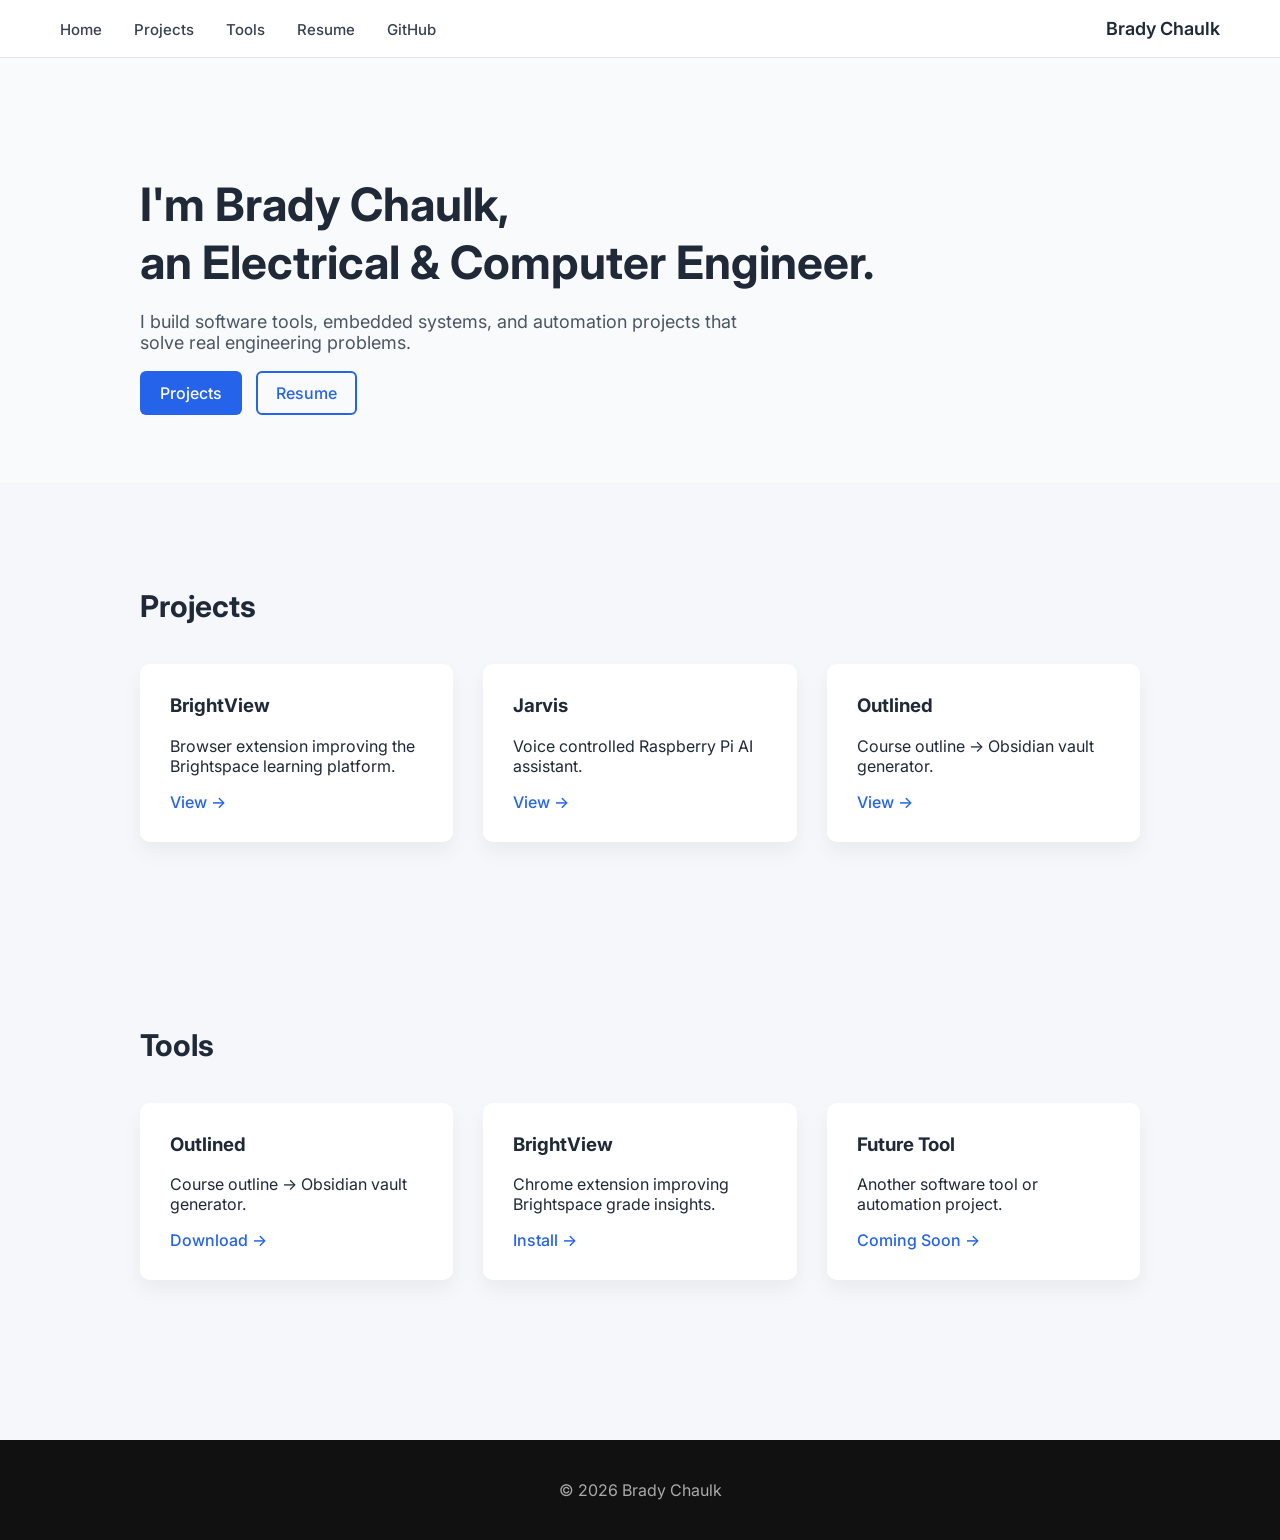
==== index.html @ 94702d01 "Add files via upload" ====
<!DOCTYPE html>
<html lang="en">

<head>

<meta charset="UTF-8">
<meta name="viewport" content="width=device-width, initial-scale=1.0">

<title>Brady Chaulk</title>

<link rel="stylesheet" href="css/styles.css">

<link href="https://fonts.googleapis.com/css2?family=Inter:wght@400;500;600;700&display=swap" rel="stylesheet">

</head>


<body>


<div id="navbar"></div>



<section class="hero">

<div class="container">

<h1>
I'm Brady Chaulk,<br>
an Electrical & Computer Engineer.
</h1>

<p class="hero-text">

I build software tools, embedded systems, and automation projects that solve real engineering problems.

</p>

<div class="hero-buttons">

<a href="#projects" class="btn-primary">Projects</a>
<a href="#" class="btn-secondary">Resume</a>

</div>

</div>

</section>



<section id="projects" class="projects">

<div class="container">

<h2>Projects</h2>

<div class="project-grid">


<div class="card">

<h3>BrightView</h3>

<p>
Browser extension improving the Brightspace learning platform.
</p>

<a href="projects/brightview.html">View →</a>

</div>



<div class="card">

<h3>Jarvis</h3>

<p>
Voice controlled Raspberry Pi AI assistant.
</p>

<a href="projects/jarvis.html">View →</a>

</div>



<div class="card">

<h3>Outlined</h3>

<p>
Course outline → Obsidian vault generator.
</p>

<a href="projects/outlined.html">View →</a>

</div>


</div>

</div>

</section>

<section id="tools" class="projects">

<div class="container">

<h2>Tools</h2>

<div class="project-grid">

<div class="card">

<h3>Outlined</h3>

<p>
Course outline → Obsidian vault generator.
</p>

<a href="tools/outlined.html">Download →</a>

</div>


<div class="card">

<h3>BrightView</h3>

<p>
Chrome extension improving Brightspace grade insights.
</p>

<a href="tools/brightview.html">Install →</a>

</div>


<div class="card">

<h3>Future Tool</h3>

<p>
Another software tool or automation project.
</p>

<a href="#">Coming Soon →</a>

</div>

</div>

</div>

</section>



<footer>

© 2026 Brady Chaulk

</footer>

<script>
fetch("/navbar.html")
.then(res => res.text())
.then(data => {
document.getElementById("navbar").innerHTML = data;
});
</script>

</body>

</html>
---- css/styles.css ----
body{

font-family:'Inter',sans-serif;

margin:0;

background:#f5f7fa;

color:#1f2937;

}

html{
scroll-padding-top:80px;
scroll-behavior:smooth;
}

/* NAVBAR */

.navbar{

display:flex;

justify-content:space-between;

align-items:center;

padding:18px 60px;

background:white;

border-bottom:1px solid #e5e7eb;

position:sticky;

top:0;

z-index:10;

}

.nav-links a{

margin-right:28px;

text-decoration:none;

color:#374151;

font-weight:500;

font-size:15px;

}

.nav-links a:hover{

color:#2563eb;

}

.nav-name{

font-weight:600;

font-size:18px;

}



/* PAGE WIDTH */

.container{

max-width:1000px;

margin:auto;

padding:80px 20px;

}



/* HERO SECTION */

.hero{

background:#f9fafb;

}

.hero h1{

font-size:46px;

line-height:1.25;

margin-bottom:20px;

}

.hero-text{

font-size:18px;

color:#4b5563;

max-width:600px;

}

.hero-buttons{

margin-top:30px;

}

.btn-primary{

background:#2563eb;

color:white;

padding:12px 20px;

border-radius:6px;

text-decoration:none;

margin-right:10px;

font-weight:500;

}

.btn-primary:hover{

background:#1d4ed8;

}

.btn-secondary{

border:2px solid #2563eb;

color:#2563eb;

padding:10px 18px;

border-radius:6px;

text-decoration:none;

font-weight:500;

}

.btn-secondary:hover{

background:#2563eb;

color:white;

}



/* PROJECTS */

.projects h2{

font-size:30px;

margin-bottom:40px;

}

.project-grid{

display:grid;

grid-template-columns:repeat(auto-fit,minmax(260px,1fr));

gap:30px;

}

.card{

background:white;

padding:30px;

border-radius:10px;

box-shadow:0 10px 20px rgba(0,0,0,.05);

transition:.2s;

}

.card:hover{

transform:translateY(-4px);

}

.card h3{

margin-top:0;

}

.card a{

text-decoration:none;

color:#2563eb;

font-weight:500;

}



/* FOOTER */

footer{

text-align:center;

padding:40px;

background:#111;

color:#aaa;

margin-top:80px;

}

/* PROJECTS */

.project-hero {
max-width: 900px;
margin: 120px auto 80px auto;
padding: 0 20px;
text-align: center;
}

.project-hero h1 {
font-size: 48px;
font-weight: 600;
margin-bottom: 10px;
}

.project-tagline {
font-size: 18px;
color: #666;
margin-bottom: 30px;
}

.project-links {
display: flex;
justify-content: center;
gap: 15px;
}

.project-section {
max-width: 750px;
margin: 60px auto;
padding: 0 20px;
}

.project-section h2 {
font-size: 28px;
margin-bottom: 15px;
}

.project-section p {
line-height: 1.7;
color: #444;
}

.tech-grid {
display: flex;
flex-wrap: wrap;
gap: 10px;
margin-top: 20px;
}

.tech-card {
padding: 10px 16px;
background: #f3f3f3;
border-radius: 6px;
font-size: 14px;
}

.feature-list {
margin-top: 15px;
padding-left: 20px;
}

.feature-list li {
margin-bottom: 10px;
}

.image-placeholder {
margin-top: 20px;
height: 260px;
background: #f3f3f3;
display: flex;
align-items: center;
justify-content: center;
border-radius: 8px;
color: #888;
}

.footer {
margin-top: 80px;
padding: 30px;
text-align: center;
color: #777;
font-size: 14px;
}

/* Screenshot layout */

.screenshot-grid{ 
display:flex; 
gap:50px; 
justify-content:center; 
flex-wrap:wrap; 
margin-top:30px; } 

.screenshot-card{ 
text-align:center; 
max-width:300px; 
} 

.screenshot-card img{ 
width:100%; 
height:320px; 
object-fit:contain; 
background:white; 
padding:10px; 
border-radius:10px; 
box-shadow:0 8px 20px rgba(0,0,0,0.08); 
transition:transform .2s; } 

.screenshot-card img:hover{
transform:scale(1.02);
transition:transform .2s;
}

.screenshot-card p{ 
margin-top:12px; 
font-size:14px; 
color:#666; 
}

/* Wide screenshots (for desktop apps like Outlined) */

.wide-screenshot{
width:100%;
height:auto;
object-fit:contain;
box-shadow:0 12px 30px rgba(0,0,0,0.12);
}

/* PRODUCT PAGE LAYOUT */

.product-page{
max-width:1100px;
margin:120px auto;
padding:0 20px;
}

.product-layout{
display:grid;
grid-template-columns:55% 45%;
gap:80px;
align-items:center;
}

/* IMAGE AREA */

.product-images{
display:flex;
align-items:center;
justify-content:center;
}

.product-main-image{
width:100%;
max-width:600px;
border-radius:14px;
box-shadow:0 20px 50px rgba(0,0,0,0.12);
}


/* PRODUCT INFO */

.product-info h1{
font-size:36px;
margin-bottom:8px;
}

.product-subtitle{
color:#666;
margin-bottom:20px;
}

.product-price{
font-size:20px;
font-weight:600;
margin-bottom:20px;
}

.product-description{
line-height:1.7;
margin-bottom:25px;
color:#444;
}

.feature-list-product{
display:flex;
flex-direction:column;
gap:8px;
margin-bottom:30px;
}

.product-buttons{
display:flex;
gap:12px;
margin-bottom:25px;
}

.product-meta{
color:#666;
font-size:14px;
}
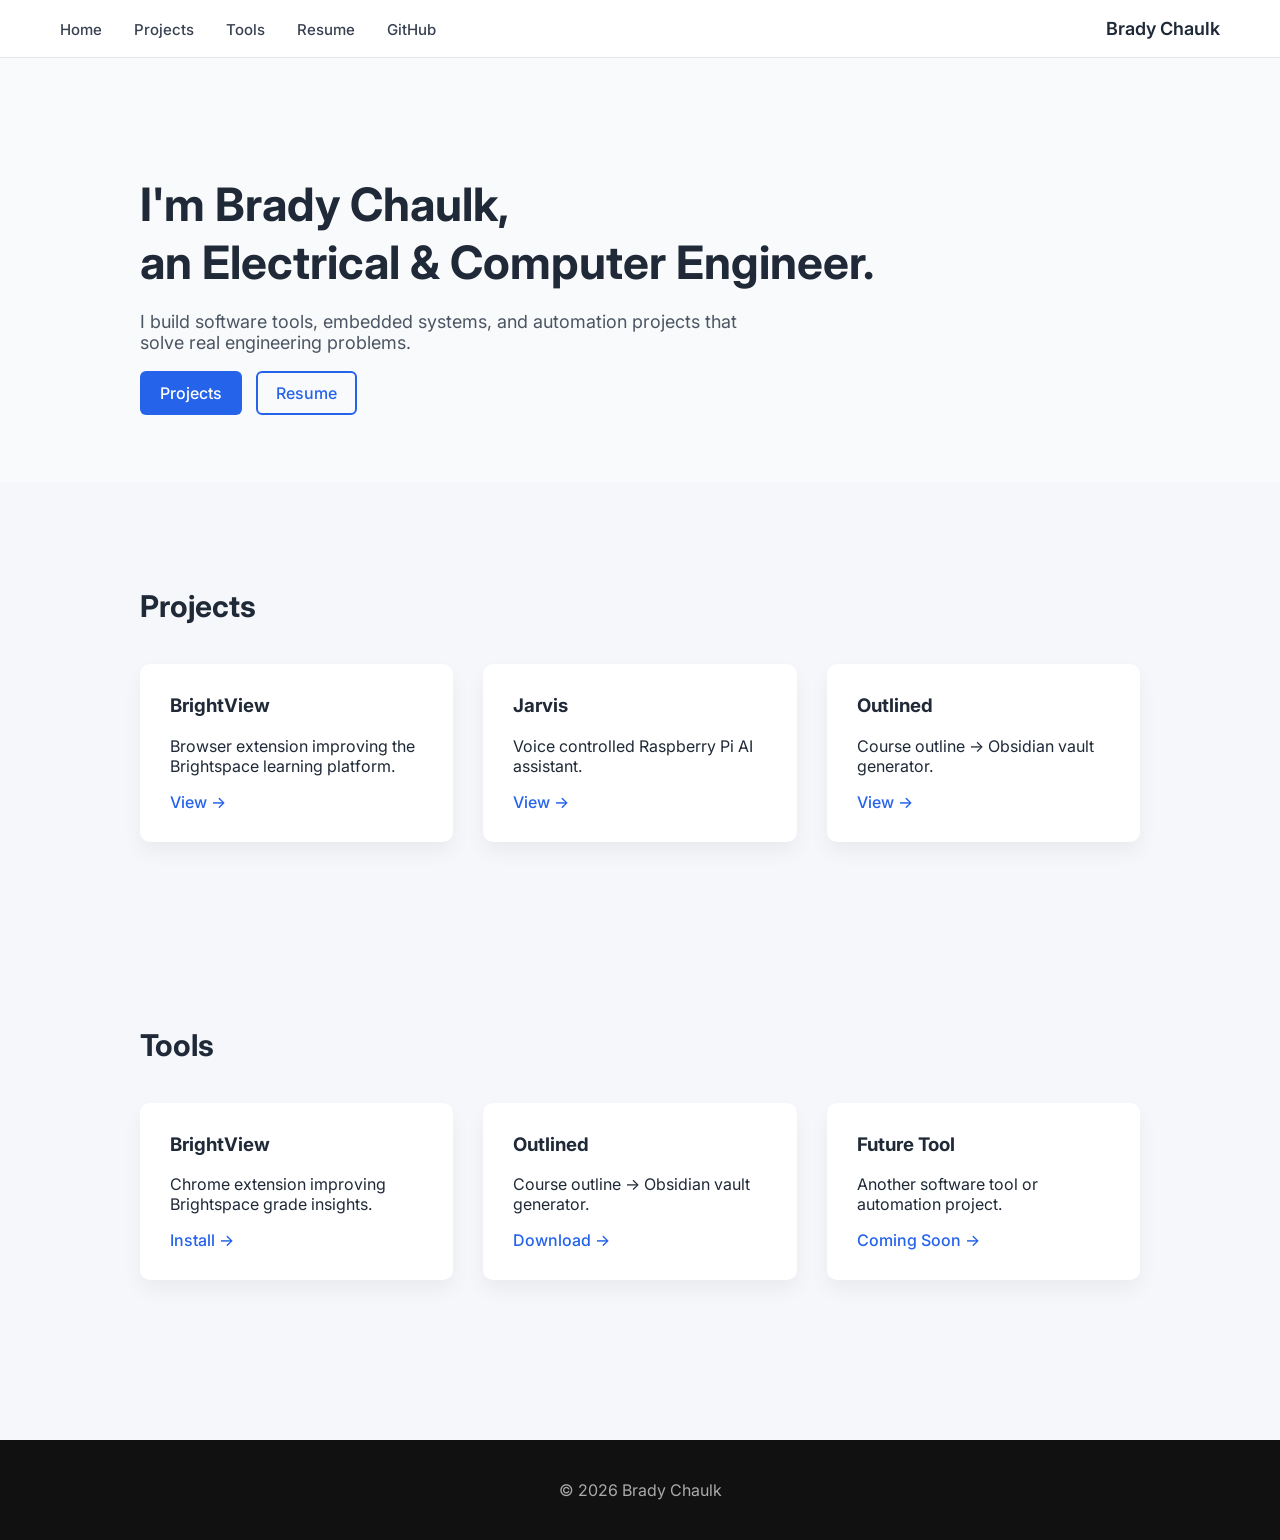
==== commit f8affb32: "Add files via upload" ====
--- a/index.html
+++ b/index.html
@@ -106,6 +106,8 @@
 
 </section>
 
+
+
 <section id="tools" class="projects">
 
 <div class="container">
@@ -113,6 +115,18 @@
 <h2>Tools</h2>
 
 <div class="project-grid">
+
+<div class="card">
+
+<h3>BrightView</h3>
+
+<p>
+Chrome extension improving Brightspace grade insights.
+</p>
+
+<a href="https://chromewebstore.google.com/detail/brightview-brightspace-gr/ckeffcbpincopjcaeeochadmfbehmbbp?hl=en-GB">Install →</a>
+
+</div>
 
 <div class="card">
 
@@ -125,20 +139,6 @@
 <a href="tools/outlined.html">Download →</a>
 
 </div>
-
-
-<div class="card">
-
-<h3>BrightView</h3>
-
-<p>
-Chrome extension improving Brightspace grade insights.
-</p>
-
-<a href="tools/brightview.html">Install →</a>
-
-</div>
-
 
 <div class="card">
 
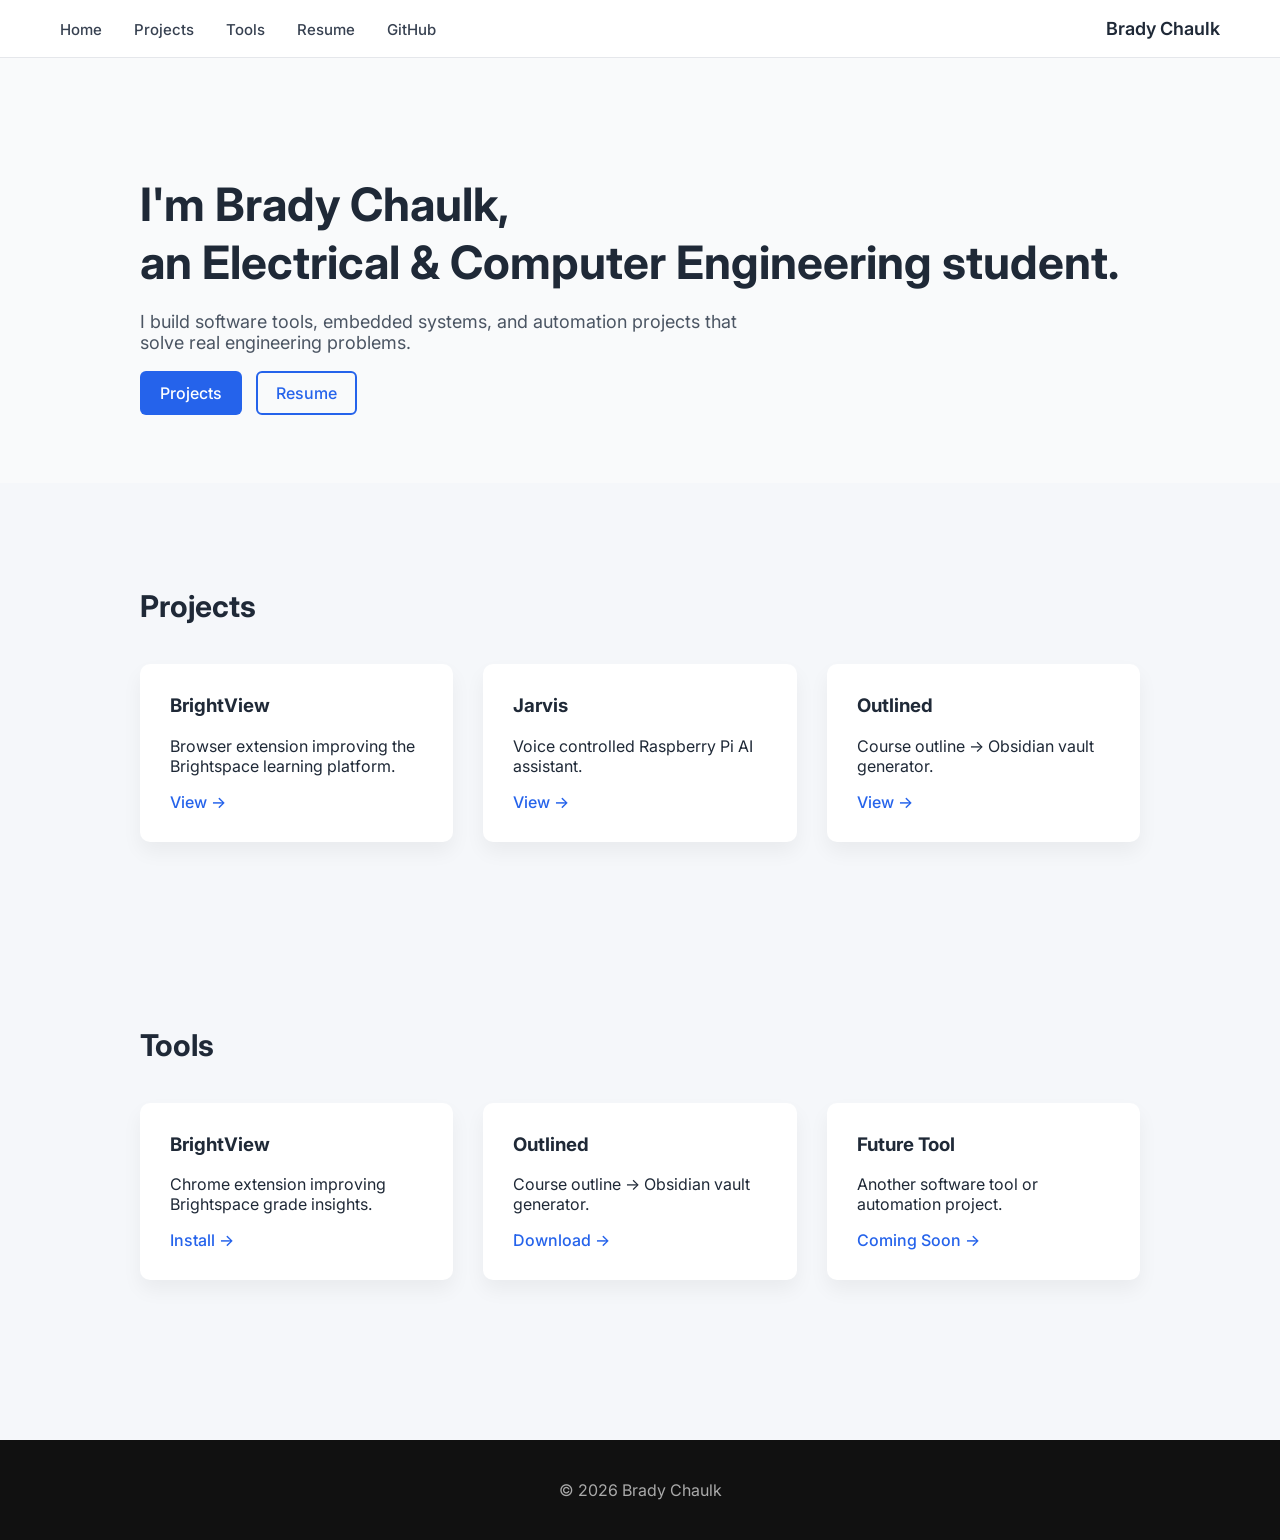
==== commit e7fd7827: "Add files via upload" ====
--- a/index.html
+++ b/index.html
@@ -28,7 +28,7 @@
 
 <h1>
 I'm Brady Chaulk,<br>
-an Electrical & Computer Engineer.
+an Electrical & Computer Engineering student.
 </h1>
 
 <p class="hero-text">
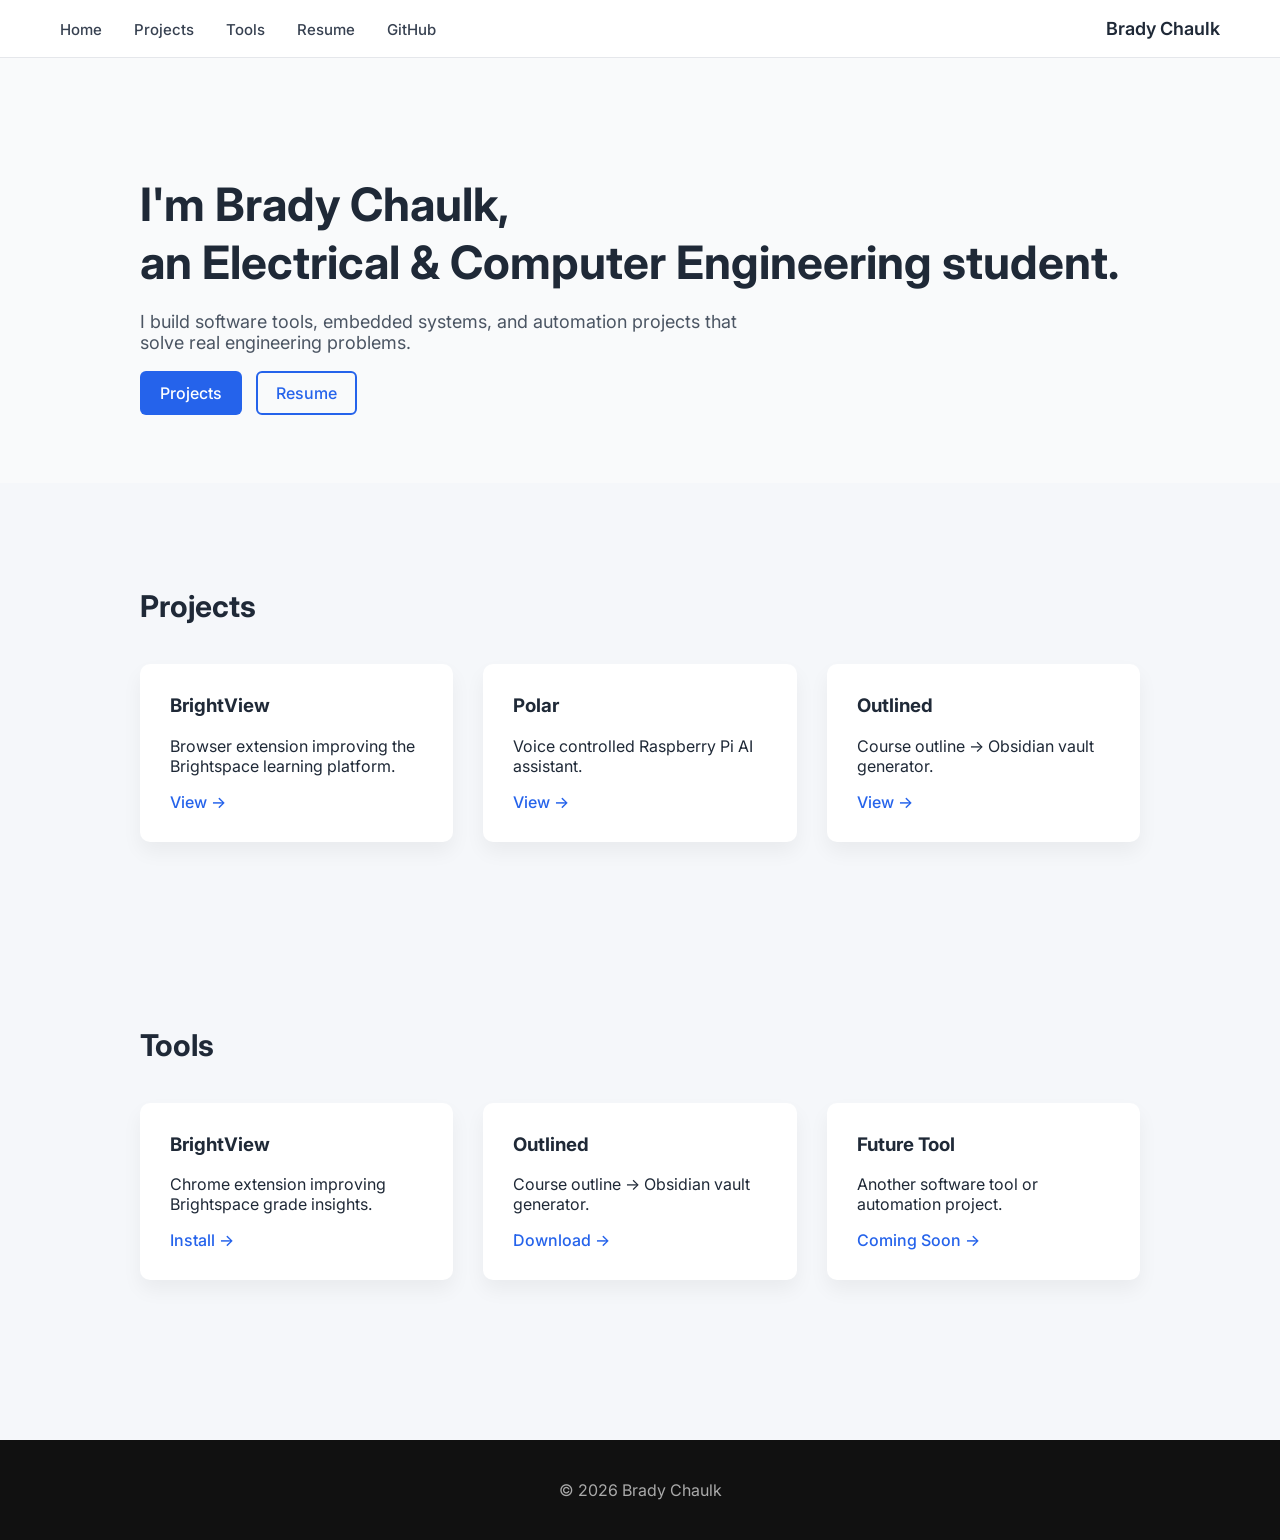
==== commit 94e1ca24: "Add files via upload" ====
--- a/index.html
+++ b/index.html
@@ -75,13 +75,13 @@
 
 <div class="card">
 
-<h3>Jarvis</h3>
+<h3>Polar</h3>
 
 <p>
 Voice controlled Raspberry Pi AI assistant.
 </p>
 
-<a href="projects/jarvis.html">View →</a>
+<a href="projects/polar.html">View →</a>
 
 </div>
 
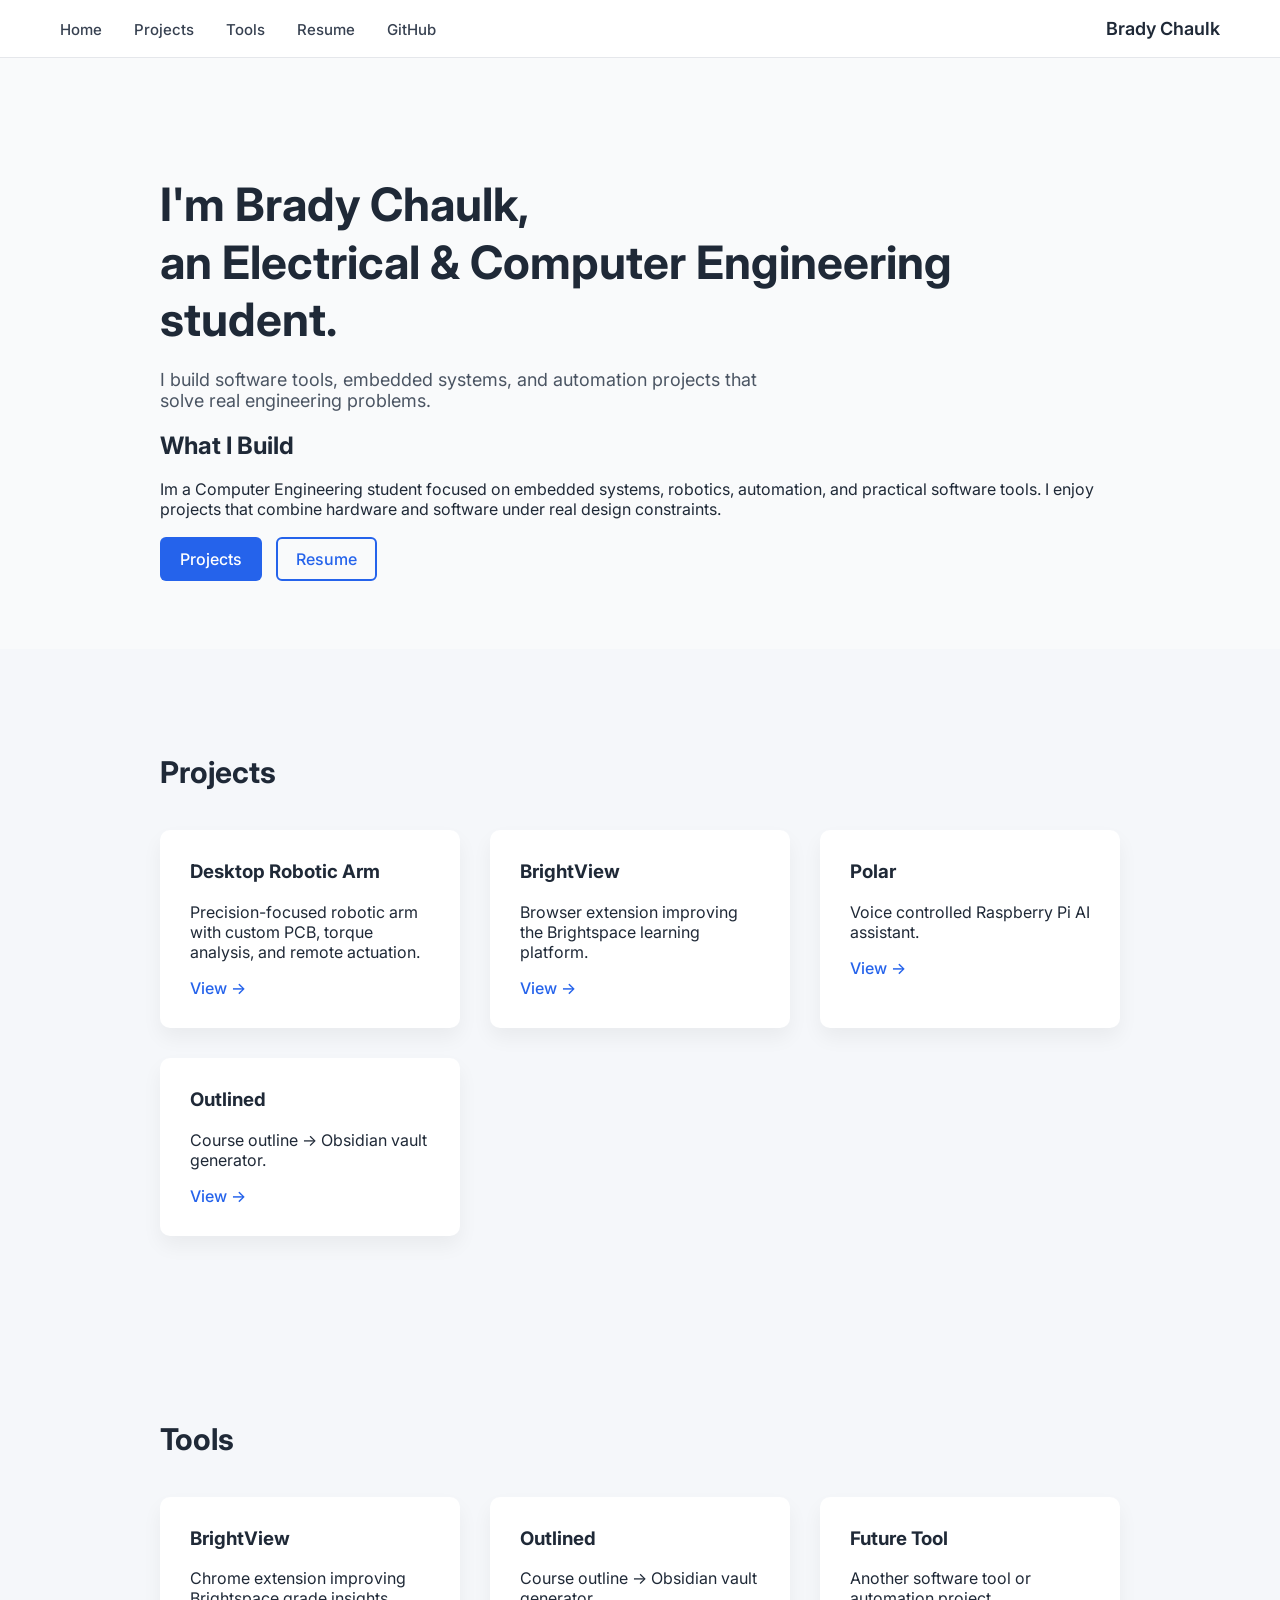
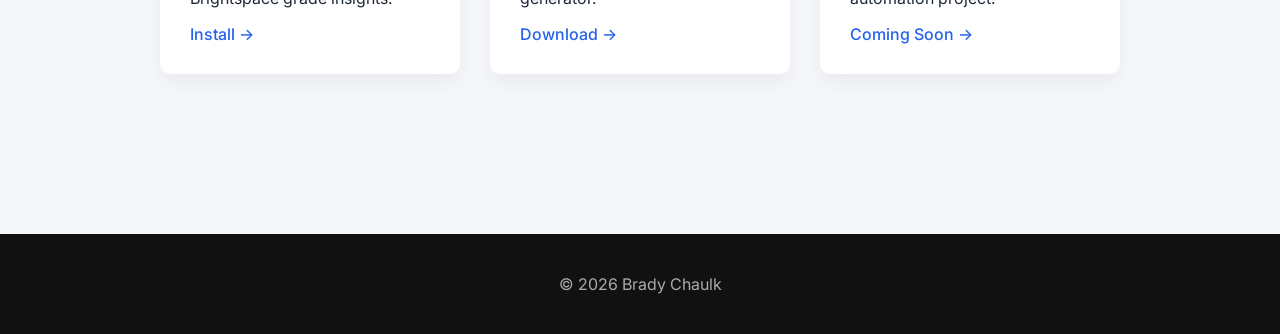
==== commit 82300453: "Add files via upload" ====
--- a/index.html
+++ b/index.html
@@ -37,6 +37,13 @@
 
 </p>
 
+<h2>What I Build</h2>
+<p>
+  Im a Computer Engineering student focused on embedded systems, robotics,
+  automation, and practical software tools. I enjoy projects that combine
+  hardware and software under real design constraints.
+</p>
+
 <div class="hero-buttons">
 
 <a href="#projects" class="btn-primary">Projects</a>
@@ -58,6 +65,13 @@
 
 <div class="project-grid">
 
+<div class="card">
+  <h3>Desktop Robotic Arm</h3>
+  <p>
+    Precision-focused robotic arm with custom PCB, torque analysis, and remote actuation.
+  </p>
+  <a href="projects/robotic-arm.html">View →</a>
+</div>
 
 <div class="card">
 
--- a/css/styles.css
+++ b/css/styles.css
@@ -1,3 +1,7 @@
+*{
+box-sizing:border-box;
+}
+
 body{
 
 font-family:'Inter',sans-serif;
@@ -441,4 +445,116 @@
 .product-meta{
 color:#666;
 font-size:14px;
+}
+
+/* ============================= */
+/* RESPONSIVE DESIGN */
+/* ============================= */
+
+/* Tablets */
+
+@media (max-width: 1000px) {
+
+.navbar{
+padding:18px 30px;
+}
+
+.container{
+padding:60px 20px;
+}
+
+.product-layout{
+grid-template-columns:1fr;
+gap:40px;
+}
+
+.product-images{
+order:-1;
+}
+
+.project-hero h1{
+font-size:36px;
+}
+
+.hero h1{
+font-size:36px;
+}
+
+}
+
+
+/* Phones */
+
+@media (max-width: 700px) {
+
+.navbar{
+flex-direction:column;
+align-items:flex-start;
+gap:10px;
+padding:16px 20px;
+}
+
+.nav-links{
+display:flex;
+flex-wrap:wrap;
+gap:14px;
+}
+
+.nav-links a{
+margin-right:0;
+font-size:14px;
+}
+
+.hero h1{
+font-size:30px;
+}
+
+.hero-text{
+font-size:16px;
+}
+
+.project-hero{
+margin:80px auto 60px auto;
+}
+
+.project-links{
+flex-direction:column;
+gap:12px;
+}
+
+.project-grid{
+grid-template-columns:1fr;
+}
+
+.screenshot-grid{
+gap:30px;
+}
+
+.product-buttons{
+flex-direction:column;
+}
+
+.product-main-image{
+max-width:100%;
+}
+
+}
+
+
+/* Ultra-wide monitors */
+
+@media (min-width: 1600px){
+
+.container{
+max-width:1200px;
+}
+
+.project-hero{
+max-width:1000px;
+}
+
+.project-section{
+max-width:900px;
+}
+
 }
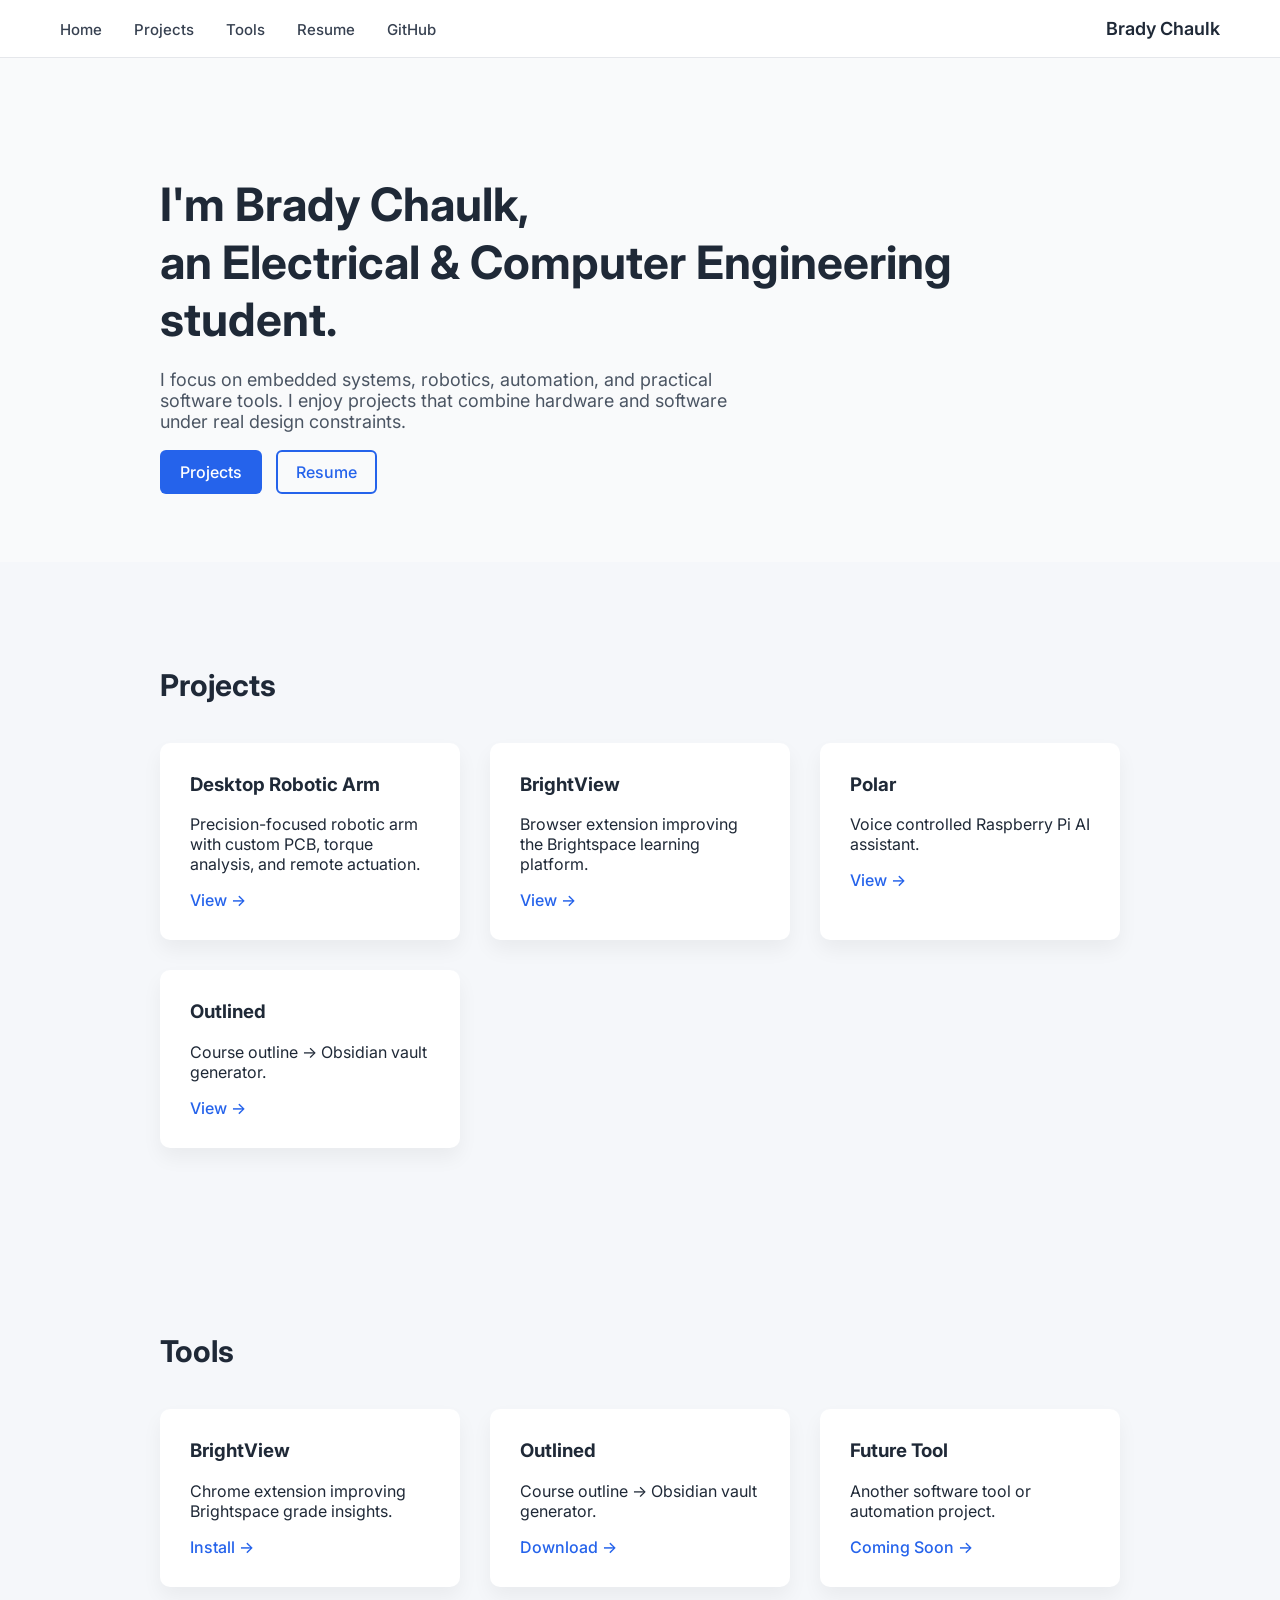
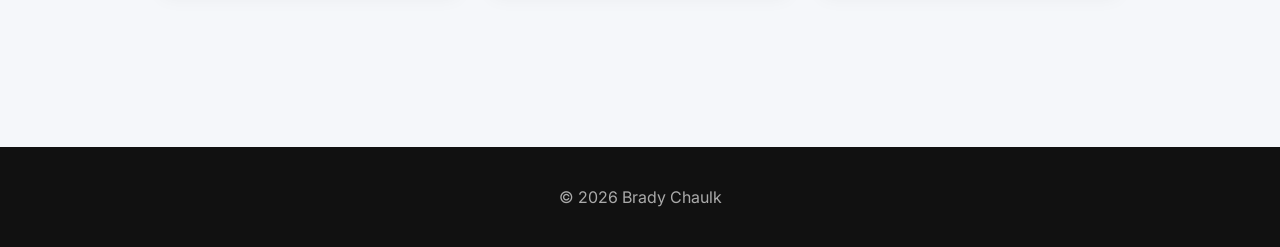
==== commit ddfc973f: "Add files via upload" ====
--- a/index.html
+++ b/index.html
@@ -33,16 +33,12 @@
 
 <p class="hero-text">
 
-I build software tools, embedded systems, and automation projects that solve real engineering problems.
+    I focus on embedded systems, robotics, 
+    automation, and practical software tools. 
+    I enjoy projects that combine hardware and software under real design constraints.
 
 </p>
 
-<h2>What I Build</h2>
-<p>
-  Im a Computer Engineering student focused on embedded systems, robotics,
-  automation, and practical software tools. I enjoy projects that combine
-  hardware and software under real design constraints.
-</p>
 
 <div class="hero-buttons">
 
